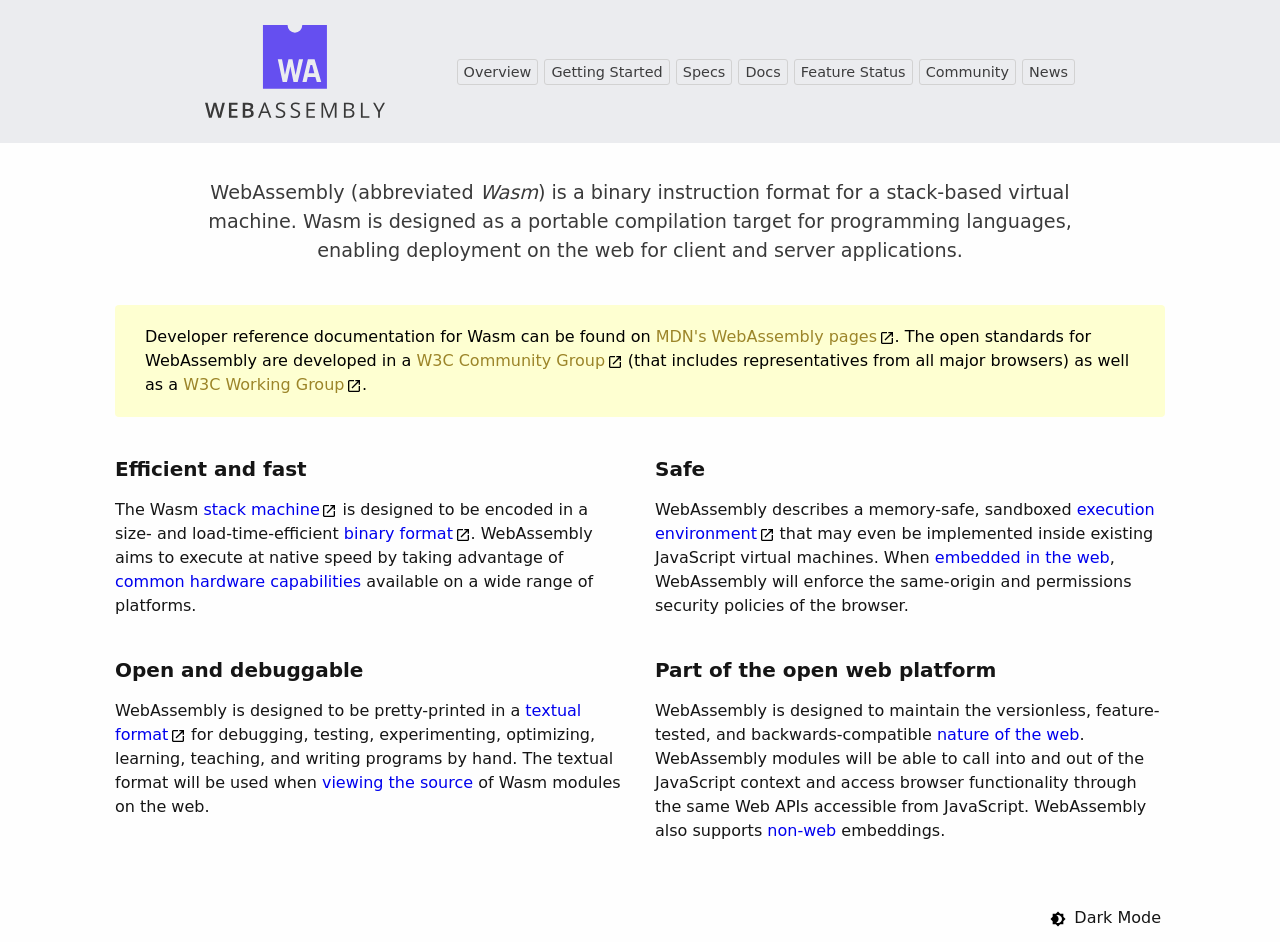
==== index.html @ 237b3d05 "deploy: b12fec496cde4f08068e85c165d43a51bda91637" ====
<!doctype html>
<html lang="en">
  <head>
    <meta charset="utf-8" />
    <meta
      name="viewport"
      content="width=device-width, minimum-scale=1.0, initial-scale=1.0, user-scalable=yes"
    />
    <meta property="og:title" content="WebAssembly" />
    <meta property="og:description" content="WebAssembly (abbreviated Wasm) is a binary instruction format for a stack-based virtual machine. Wasm is designed as a portable compilation target for programming languages, enabling deployment on the web for client and server applications." />
    <meta property="og:type" content="website" />
    <meta property="og:url" content="https://webassembly.org/" />
    <meta property="og:image" content="https://v1.screenshot.11ty.dev/https%3A%2F%2Fwebassembly.org%2F/opengraph/" />
    <title>WebAssembly</title>
    <link rel="stylesheet" type="text/css" href="/css/custom.css" />
    <noscript id="dark-mode-toggle-stylesheets">
      <link rel="stylesheet" type="text/css" href="/css/light.css" media="(prefers-color-scheme: light)" />
      <link rel="stylesheet" type="text/css" href="/css/dark.css" media="(prefers-color-scheme: dark)" />
      <meta name="color-scheme" content="light dark" />
    </noscript>
    
    <script src="/js/dark-mode-toggle-stylesheets-loader.min.js"></script>
    <script type="module" src="/js/dark-mode-toggle.min.mjs"></script>
    <script type="module" src="/js/wasm-compat.js"></script>
    <link rel="shortcut icon" href="/favicon.ico" type="image/x-icon" />
    <link rel="icon" href="/favicon.ico" type="image/x-icon" />
    <link rel="alternate" type="application/atom+xml" title="WebAssembly News" href="/feed.xml">
  </head>
  <body>
    <header class="page-section">
      <div class="container-narrow">
        <a class="site-logo" href="/" title="WebAssembly"></a>
        <nav class="site-nav">
          <a class="site-nav-item btn" href="/">Overview</a>
          <a class="site-nav-item btn" href="/getting-started/developers-guide/"
            >Getting Started</a
          >
          <a class="site-nav-item btn" href="/specs">Specs</a>
          <a class="site-nav-item btn" href="/docs/faq/">Docs</a>
          <a class="site-nav-item btn" href="/features/">Feature Status</a>
          <a class="site-nav-item btn" href="/community/resources/"
            >Community</a
          >
          <a class="site-nav-item btn" href="/news/"
            >News</a
          >
        </nav>
      </div>
    </header>
    
    <section class="page-section-spacious flush-bottom">
      <div class="container-narrow">
        <p class="lead">WebAssembly (abbreviated <i>Wasm</i>) is a binary instruction format for a stack-based virtual machine. Wasm is designed as a portable compilation target for programming languages, enabling deployment on the web for client and server applications.</p>
      </div>
    </section>
    

<section>
  <div class="container"><div class="flash flash-warn">
  Developer reference documentation for Wasm can be found on <a href="https://developer.mozilla.org/en-US/docs/WebAssembly">MDN's WebAssembly pages</a>.
  The open standards for WebAssembly are developed in a <a href="https://www.w3.org/community/webassembly/">W3C Community Group</a> (that includes representatives from all major browsers) as well as a <a href="https://www.w3.org/wasm/">W3C Working Group</a>.
</div>
<div class="row">
  <div class="bubble col-xs-12 col-md-6">
    <h3>Efficient and fast</h3>
    <p>The Wasm <a href="https://webassembly.github.io/spec/core/exec/index.html">stack machine</a> is designed to be encoded in a size- and load-time-efficient <a href="https://webassembly.github.io/spec/core/binary/index.html">binary format</a>. WebAssembly aims to execute at native speed by taking advantage of <a href="/docs/portability/#assumptions-for-efficient-execution">common hardware capabilities</a> available on a wide range of platforms.</p>
  </div>
  <div class="bubble col-xs-12 col-md-6">
    <h3>Safe</h3>
    <p>WebAssembly describes a memory-safe, sandboxed <a href="https://webassembly.github.io/spec/core/exec/index.html#linear-memory">execution environment</a> that may even be implemented inside existing JavaScript virtual machines. When <a href="/docs/web/">embedded in the web</a>, WebAssembly will enforce the same-origin and permissions security policies of the browser.</p>
  </div>
</div>
<div class="row">
  <div class="bubble col-xs-12 col-md-6">
    <h3>Open and debuggable</h3>
    <p>WebAssembly is designed to be pretty-printed in a <a href="https://webassembly.github.io/spec/core/text/index.html">textual format</a> for debugging, testing, experimenting, optimizing, learning, teaching, and writing programs by hand. The textual format will be used when <a href="/docs/faq/#will-webassembly-support-view-source-on-the-web">viewing the source</a> of Wasm modules on the web.</p>
  </div>
  <div class="bubble col-xs-12 col-md-6">
    <h3>Part of the open web platform</h3>
    <p>WebAssembly is designed to maintain the versionless, feature-tested, and backwards-compatible <a href="/docs/web/">nature of the web</a>. WebAssembly modules will be able to call into and out of the JavaScript context and access browser functionality through the same Web APIs accessible from JavaScript. WebAssembly also supports <a href="/docs/non-web/">non-web</a> embeddings.</p>
  </div>
</div>
</div>
</section>
  <footer class="container">
    <dark-mode-toggle dark="Light Mode" light="Dark Mode" permanent></dark-mode-toggle>
  </footer>
  </body>
</html>
---- css/custom.css ----
/*! normalize.css v1.1.3 | MIT License | git.io/normalize */
article,
aside,
details,
figcaption,
figure,
footer,
header,
hgroup,
main,
nav,
section,
summary {
  display: block;
}
audio,
canvas,
video {
  display: inline-block;
  *display: inline;
  *zoom: 1;
}
audio:not([controls]) {
  display: none;
  height: 0;
}
[hidden] {
  display: none !important;
}
html {
  font-size: 100%;
  -ms-text-size-adjust: 100%;
  -webkit-text-size-adjust: 100%;
}
html,
button,
input,
select,
textarea {
  font-family: sans-serif;
}
body {
  margin: 0;
}
a:focus {
  outline: thin dotted;
}
a:active,
a:hover {
  outline: 0;
}
h1 {
  font-size: 2em;
  margin: 0.67em 0;
}
h2 {
  font-size: 1.5em;
  margin: 0.83em 0;
}
h3 {
  font-size: 1.17em;
  margin: 1em 0;
}
h4 {
  font-size: 1em;
  margin: 1.33em 0;
}
h5 {
  font-size: 0.83em;
  margin: 1.67em 0;
}
h6 {
  font-size: 0.67em;
  margin: 2.33em 0;
}
abbr[title] {
  border-bottom: 1px dotted;
}
b,
strong {
  font-weight: bold;
}
blockquote {
  margin: 1em 40px;
}
dfn {
  font-style: italic;
}
hr {
  -moz-box-sizing: content-box;
  box-sizing: content-box;
  height: 0;
}
mark {
  background: #ff0;
  color: #000;
}
p,
pre {
  margin: 1em 0;
}
code,
kbd,
pre,
samp {
  font-family: monospace, serif;
  _font-family: 'courier new', monospace;
  font-size: 1em;
}
pre {
  white-space: pre;
  white-space: pre-wrap;
  word-wrap: break-word;
}
q {
  quotes: none;
}
q:before,
q:after {
  content: '';
  content: none;
}
small {
  font-size: 80%;
}
sub,
sup {
  font-size: 75%;
  line-height: 0;
  position: relative;
  vertical-align: baseline;
}
sup {
  top: -0.5em;
}
sub {
  bottom: -0.25em;
}
dl,
menu,
ol,
ul {
  margin: 1em 0;
}
dd {
  margin: 0 0 0 40px;
}
menu,
ol,
ul {
  padding: 0 0 0 40px;
}
nav ul,
nav ol {
  list-style: none;
  list-style-image: none;
}
img {
  border: 0;
  -ms-interpolation-mode: bicubic;
}
svg:not(:root) {
  overflow: hidden;
}
figure {
  margin: 0;
}
form {
  margin: 0;
}
fieldset {
  border: 1px solid silver;
  margin: 0 2px;
  padding: 0.35em 0.625em 0.75em;
}
legend {
  border: 0;
  padding: 0;
  white-space: normal;
  *margin-left: -7px;
}
button,
input,
select,
textarea {
  font-size: 100%;
  margin: 0;
  vertical-align: baseline;
  *vertical-align: middle;
}
button,
input {
  line-height: normal;
}
button,
select {
  text-transform: none;
}
button,
html input[type='button'],
input[type='reset'],
input[type='submit'] {
  -webkit-appearance: button;
  cursor: pointer;
  *overflow: visible;
}
button[disabled],
html input[disabled] {
  cursor: default;
}
input[type='checkbox'],
input[type='radio'] {
  box-sizing: border-box;
  padding: 0;
  *height: 13px;
  *width: 13px;
}
input[type='search'] {
  -webkit-appearance: textfield;
  -moz-box-sizing: content-box;
  -webkit-box-sizing: content-box;
  box-sizing: content-box;
}
input[type='search']::-webkit-search-cancel-button,
input[type='search']::-webkit-search-decoration {
  -webkit-appearance: none;
}
button::-moz-focus-inner,
input::-moz-focus-inner {
  border: 0;
  padding: 0;
}
textarea {
  overflow: auto;
  vertical-align: top;
}
table {
  border-collapse: collapse;
  border-spacing: 0;
}

/* WebAssembly.org CSS */

* {
  box-sizing: border-box;
}

body {
  font-family:
    system-ui,
    -apple-system,
    BlinkMacSystemFont,
    'Segoe UI',
    Roboto,
    Oxygen,
    Ubuntu,
    Cantarell,
    'Open Sans',
    'Helvetica Neue',
    sans-serif;
  line-height: 1.5;
  word-wrap: break-word;
}

a {
  text-decoration: none;
}

a:hover {
  text-decoration: underline;
}

a[href^='http']::after {
  content: '';
  display: inline-block;
  vertical-align: middle;
  width: 1rem;
  height: 1rem;
  margin-inline-start: 0.1rem;
  background-image: url(/css/external.svg);
}

nav a:hover {
  text-decoration: none;
}

.feed-icon {
  vertical-align: text-bottom;
  margin: 1px;
}

.feed-icon:hover {
  filter: brightness(0.9);
}

.container {
  margin-left: auto;
  margin-right: auto;
  padding-left: 15px;
  padding-right: 15px;
  max-width: 1080px;
}

.container::after {
  content: '';
  display: table;
  clear: both;
}

.container img,
.container video {
  max-width: 100%;
  height: auto;
}

@media (min-width: 544px) {
  .container {
    /* max-width:576px; */
  }
}

@media (min-width: 768px) {
  .container {
    /* max-width:800px; */
  }
}

@media (min-width: 992px) {
  .container {
    /* max-width:980px */
  }
}

@media (min-width: 1300px) {
  .container {
    /* max-width:1260px; */
  }
}

.container-fluid {
  margin-left: auto;
  margin-right: auto;
  padding-left: 15px;
  padding-right: 15px;
}

.container-fluid::after {
  content: '';
  display: table;
  clear: both;
}

.container-narrow {
  margin-left: auto;
  margin-right: auto;
  padding-left: 15px;
  padding-right: 15px;
  max-width: 900px;
}

.container-narrow::after {
  content: '';
  display: table;
  clear: both;
}

.container-wide {
  margin-left: auto;
  margin-right: auto;
  padding-left: 15px;
  padding-right: 15px;
  max-width: 1260px;
}

.container-wide::after {
  content: '';
  display: table;
  clear: both;
}

.row {
  margin-left: -15px;
  margin-right: -15px;
}

.row::after {
  content: '';
  display: table;
  clear: both;
}

.col-xs-1 {
  position: relative;
  min-height: 1px;
  padding-right: 15px;
  padding-left: 15px;
  float: left;
  width: 8.33333%;
}

.col-xs-2 {
  position: relative;
  min-height: 1px;
  padding-right: 15px;
  padding-left: 15px;
  float: left;
  width: 16.66667%;
}

.col-xs-3 {
  position: relative;
  min-height: 1px;
  padding-right: 15px;
  padding-left: 15px;
  float: left;
  width: 25%;
}

.col-xs-4 {
  position: relative;
  min-height: 1px;
  padding-right: 15px;
  padding-left: 15px;
  float: left;
  width: 33.33333%;
}

.col-xs-5 {
  position: relative;
  min-height: 1px;
  padding-right: 15px;
  padding-left: 15px;
  float: left;
  width: 41.66667%;
}

.col-xs-6 {
  position: relative;
  min-height: 1px;
  padding-right: 15px;
  padding-left: 15px;
  float: left;
  width: 50%;
}

.col-xs-7 {
  position: relative;
  min-height: 1px;
  padding-right: 15px;
  padding-left: 15px;
  float: left;
  width: 58.33333%;
}

.col-xs-8 {
  position: relative;
  min-height: 1px;
  padding-right: 15px;
  padding-left: 15px;
  float: left;
  width: 66.66667%;
}

.col-xs-9 {
  position: relative;
  min-height: 1px;
  padding-right: 15px;
  padding-left: 15px;
  float: left;
  width: 75%;
}

.col-xs-10 {
  position: relative;
  min-height: 1px;
  padding-right: 15px;
  padding-left: 15px;
  float: left;
  width: 83.33333%;
}

.col-xs-11 {
  position: relative;
  min-height: 1px;
  padding-right: 15px;
  padding-left: 15px;
  float: left;
  width: 91.66667%;
}

.col-xs-12 {
  position: relative;
  min-height: 1px;
  padding-right: 15px;
  padding-left: 15px;
  float: left;
  width: 100%;
}

.pull-xs-0 {
  right: auto;
}

.pull-xs-1 {
  right: 8.33333%;
}

.pull-xs-2 {
  right: 16.66667%;
}

.pull-xs-3 {
  right: 25%;
}

.pull-xs-4 {
  right: 33.33333%;
}

.pull-xs-5 {
  right: 41.66667%;
}

.pull-xs-6 {
  right: 50%;
}

.pull-xs-7 {
  right: 58.33333%;
}

.pull-xs-8 {
  right: 66.66667%;
}

.pull-xs-9 {
  right: 75%;
}

.pull-xs-10 {
  right: 83.33333%;
}

.pull-xs-11 {
  right: 91.66667%;
}

.pull-xs-12 {
  right: 100%;
}

.push-xs-0 {
  left: auto;
}

.push-xs-1 {
  left: 8.33333%;
}

.push-xs-2 {
  left: 16.66667%;
}

.push-xs-3 {
  left: 25%;
}

.push-xs-4 {
  left: 33.33333%;
}

.push-xs-5 {
  left: 41.66667%;
}

.push-xs-6 {
  left: 50%;
}

.push-xs-7 {
  left: 58.33333%;
}

.push-xs-8 {
  left: 66.66667%;
}

.push-xs-9 {
  left: 75%;
}

.push-xs-10 {
  left: 83.33333%;
}

.push-xs-11 {
  left: 91.66667%;
}

.push-xs-12 {
  left: 100%;
}

.offset-xs-1 {
  margin-left: 8.33333%;
}

.offset-xs-2 {
  margin-left: 16.66667%;
}

.offset-xs-3 {
  margin-left: 25%;
}

.offset-xs-4 {
  margin-left: 33.33333%;
}

.offset-xs-5 {
  margin-left: 41.66667%;
}

.offset-xs-6 {
  margin-left: 50%;
}

.offset-xs-7 {
  margin-left: 58.33333%;
}

.offset-xs-8 {
  margin-left: 66.66667%;
}

.offset-xs-9 {
  margin-left: 75%;
}

.offset-xs-10 {
  margin-left: 83.33333%;
}

.offset-xs-11 {
  margin-left: 91.66667%;
}

@media (min-width: 544px) {
  .col-sm-1 {
    position: relative;
    min-height: 1px;
    padding-right: 15px;
    padding-left: 15px;
    float: left;
    width: 8.33333%;
  }

  .col-sm-2 {
    position: relative;
    min-height: 1px;
    padding-right: 15px;
    padding-left: 15px;
    float: left;
    width: 16.66667%;
  }

  .col-sm-3 {
    position: relative;
    min-height: 1px;
    padding-right: 15px;
    padding-left: 15px;
    float: left;
    width: 25%;
  }

  .col-sm-4 {
    position: relative;
    min-height: 1px;
    padding-right: 15px;
    padding-left: 15px;
    float: left;
    width: 33.33333%;
  }

  .col-sm-5 {
    position: relative;
    min-height: 1px;
    padding-right: 15px;
    padding-left: 15px;
    float: left;
    width: 41.66667%;
  }

  .col-sm-6 {
    position: relative;
    min-height: 1px;
    padding-right: 15px;
    padding-left: 15px;
    float: left;
    width: 50%;
  }

  .col-sm-7 {
    position: relative;
    min-height: 1px;
    padding-right: 15px;
    padding-left: 15px;
    float: left;
    width: 58.33333%;
  }

  .col-sm-8 {
    position: relative;
    min-height: 1px;
    padding-right: 15px;
    padding-left: 15px;
    float: left;
    width: 66.66667%;
  }

  .col-sm-9 {
    position: relative;
    min-height: 1px;
    padding-right: 15px;
    padding-left: 15px;
    float: left;
    width: 75%;
  }

  .col-sm-10 {
    position: relative;
    min-height: 1px;
    padding-right: 15px;
    padding-left: 15px;
    float: left;
    width: 83.33333%;
  }

  .col-sm-11 {
    position: relative;
    min-height: 1px;
    padding-right: 15px;
    padding-left: 15px;
    float: left;
    width: 91.66667%;
  }

  .col-sm-12 {
    position: relative;
    min-height: 1px;
    padding-right: 15px;
    padding-left: 15px;
    float: left;
    width: 100%;
  }

  .pull-sm-0 {
    right: auto;
  }

  .pull-sm-1 {
    right: 8.33333%;
  }

  .pull-sm-2 {
    right: 16.66667%;
  }

  .pull-sm-3 {
    right: 25%;
  }

  .pull-sm-4 {
    right: 33.33333%;
  }

  .pull-sm-5 {
    right: 41.66667%;
  }

  .pull-sm-6 {
    right: 50%;
  }

  .pull-sm-7 {
    right: 58.33333%;
  }

  .pull-sm-8 {
    right: 66.66667%;
  }

  .pull-sm-9 {
    right: 75%;
  }

  .pull-sm-10 {
    right: 83.33333%;
  }

  .pull-sm-11 {
    right: 91.66667%;
  }

  .pull-sm-12 {
    right: 100%;
  }

  .push-sm-0 {
    left: auto;
  }

  .push-sm-1 {
    left: 8.33333%;
  }

  .push-sm-2 {
    left: 16.66667%;
  }

  .push-sm-3 {
    left: 25%;
  }

  .push-sm-4 {
    left: 33.33333%;
  }

  .push-sm-5 {
    left: 41.66667%;
  }

  .push-sm-6 {
    left: 50%;
  }

  .push-sm-7 {
    left: 58.33333%;
  }

  .push-sm-8 {
    left: 66.66667%;
  }

  .push-sm-9 {
    left: 75%;
  }

  .push-sm-10 {
    left: 83.33333%;
  }

  .push-sm-11 {
    left: 91.66667%;
  }

  .push-sm-12 {
    left: 100%;
  }

  .offset-sm-0 {
    margin-left: 0%;
  }

  .offset-sm-1 {
    margin-left: 8.33333%;
  }

  .offset-sm-2 {
    margin-left: 16.66667%;
  }

  .offset-sm-3 {
    margin-left: 25%;
  }

  .offset-sm-4 {
    margin-left: 33.33333%;
  }

  .offset-sm-5 {
    margin-left: 41.66667%;
  }

  .offset-sm-6 {
    margin-left: 50%;
  }

  .offset-sm-7 {
    margin-left: 58.33333%;
  }

  .offset-sm-8 {
    margin-left: 66.66667%;
  }

  .offset-sm-9 {
    margin-left: 75%;
  }

  .offset-sm-10 {
    margin-left: 83.33333%;
  }

  .offset-sm-11 {
    margin-left: 91.66667%;
  }
}

@media (min-width: 768px) {
  .col-md-1 {
    position: relative;
    min-height: 1px;
    padding-right: 15px;
    padding-left: 15px;
    float: left;
    width: 8.33333%;
  }

  .col-md-2 {
    position: relative;
    min-height: 1px;
    padding-right: 15px;
    padding-left: 15px;
    float: left;
    width: 16.66667%;
  }

  .col-md-3 {
    position: relative;
    min-height: 1px;
    padding-right: 15px;
    padding-left: 15px;
    float: left;
    width: 25%;
  }

  .col-md-4 {
    position: relative;
    min-height: 1px;
    padding-right: 15px;
    padding-left: 15px;
    float: left;
    width: 33.33333%;
  }

  .col-md-5 {
    position: relative;
    min-height: 1px;
    padding-right: 15px;
    padding-left: 15px;
    float: left;
    width: 41.66667%;
  }

  .col-md-6 {
    position: relative;
    min-height: 1px;
    padding-right: 15px;
    padding-left: 15px;
    float: left;
    width: 50%;
  }

  .col-md-7 {
    position: relative;
    min-height: 1px;
    padding-right: 15px;
    padding-left: 15px;
    float: left;
    width: 58.33333%;
  }

  .col-md-8 {
    position: relative;
    min-height: 1px;
    padding-right: 15px;
    padding-left: 15px;
    float: left;
    width: 66.66667%;
  }

  .col-md-9 {
    position: relative;
    min-height: 1px;
    padding-right: 15px;
    padding-left: 15px;
    float: left;
    width: 75%;
  }

  .col-md-10 {
    position: relative;
    min-height: 1px;
    padding-right: 15px;
    padding-left: 15px;
    float: left;
    width: 83.33333%;
  }

  .col-md-11 {
    position: relative;
    min-height: 1px;
    padding-right: 15px;
    padding-left: 15px;
    float: left;
    width: 91.66667%;
  }

  .col-md-12 {
    position: relative;
    min-height: 1px;
    padding-right: 15px;
    padding-left: 15px;
    float: left;
    width: 100%;
  }

  .pull-md-0 {
    right: auto;
  }

  .pull-md-1 {
    right: 8.33333%;
  }

  .pull-md-2 {
    right: 16.66667%;
  }

  .pull-md-3 {
    right: 25%;
  }

  .pull-md-4 {
    right: 33.33333%;
  }

  .pull-md-5 {
    right: 41.66667%;
  }

  .pull-md-6 {
    right: 50%;
  }

  .pull-md-7 {
    right: 58.33333%;
  }

  .pull-md-8 {
    right: 66.66667%;
  }

  .pull-md-9 {
    right: 75%;
  }

  .pull-md-10 {
    right: 83.33333%;
  }

  .pull-md-11 {
    right: 91.66667%;
  }

  .pull-md-12 {
    right: 100%;
  }

  .push-md-0 {
    left: auto;
  }

  .push-md-1 {
    left: 8.33333%;
  }

  .push-md-2 {
    left: 16.66667%;
  }

  .push-md-3 {
    left: 25%;
  }

  .push-md-4 {
    left: 33.33333%;
  }

  .push-md-5 {
    left: 41.66667%;
  }

  .push-md-6 {
    left: 50%;
  }

  .push-md-7 {
    left: 58.33333%;
  }

  .push-md-8 {
    left: 66.66667%;
  }

  .push-md-9 {
    left: 75%;
  }

  .push-md-10 {
    left: 83.33333%;
  }

  .push-md-11 {
    left: 91.66667%;
  }

  .push-md-12 {
    left: 100%;
  }

  .offset-md-0 {
    margin-left: 0%;
  }

  .offset-md-1 {
    margin-left: 8.33333%;
  }

  .offset-md-2 {
    margin-left: 16.66667%;
  }

  .offset-md-3 {
    margin-left: 25%;
  }

  .offset-md-4 {
    margin-left: 33.33333%;
  }

  .offset-md-5 {
    margin-left: 41.66667%;
  }

  .offset-md-6 {
    margin-left: 50%;
  }

  .offset-md-7 {
    margin-left: 58.33333%;
  }

  .offset-md-8 {
    margin-left: 66.66667%;
  }

  .offset-md-9 {
    margin-left: 75%;
  }

  .offset-md-10 {
    margin-left: 83.33333%;
  }

  .offset-md-11 {
    margin-left: 91.66667%;
  }
}

@media (min-width: 992px) {
  .col-lg-1 {
    position: relative;
    min-height: 1px;
    padding-right: 15px;
    padding-left: 15px;
    float: left;
    width: 8.33333%;
  }

  .col-lg-2 {
    position: relative;
    min-height: 1px;
    padding-right: 15px;
    padding-left: 15px;
    float: left;
    width: 16.66667%;
  }

  .col-lg-3 {
    position: relative;
    min-height: 1px;
    padding-right: 15px;
    padding-left: 15px;
    float: left;
    width: 25%;
  }

  .col-lg-4 {
    position: relative;
    min-height: 1px;
    padding-right: 15px;
    padding-left: 15px;
    float: left;
    width: 33.33333%;
  }

  .col-lg-5 {
    position: relative;
    min-height: 1px;
    padding-right: 15px;
    padding-left: 15px;
    float: left;
    width: 41.66667%;
  }

  .col-lg-6 {
    position: relative;
    min-height: 1px;
    padding-right: 15px;
    padding-left: 15px;
    float: left;
    width: 50%;
  }

  .col-lg-7 {
    position: relative;
    min-height: 1px;
    padding-right: 15px;
    padding-left: 15px;
    float: left;
    width: 58.33333%;
  }

  .col-lg-8 {
    position: relative;
    min-height: 1px;
    padding-right: 15px;
    padding-left: 15px;
    float: left;
    width: 66.66667%;
  }

  .col-lg-9 {
    position: relative;
    min-height: 1px;
    padding-right: 15px;
    padding-left: 15px;
    float: left;
    width: 75%;
  }

  .col-lg-10 {
    position: relative;
    min-height: 1px;
    padding-right: 15px;
    padding-left: 15px;
    float: left;
    width: 83.33333%;
  }

  .col-lg-11 {
    position: relative;
    min-height: 1px;
    padding-right: 15px;
    padding-left: 15px;
    float: left;
    width: 91.66667%;
  }

  .col-lg-12 {
    position: relative;
    min-height: 1px;
    padding-right: 15px;
    padding-left: 15px;
    float: left;
    width: 100%;
  }

  .pull-lg-0 {
    right: auto;
  }

  .pull-lg-1 {
    right: 8.33333%;
  }

  .pull-lg-2 {
    right: 16.66667%;
  }

  .pull-lg-3 {
    right: 25%;
  }

  .pull-lg-4 {
    right: 33.33333%;
  }

  .pull-lg-5 {
    right: 41.66667%;
  }

  .pull-lg-6 {
    right: 50%;
  }

  .pull-lg-7 {
    right: 58.33333%;
  }

  .pull-lg-8 {
    right: 66.66667%;
  }

  .pull-lg-9 {
    right: 75%;
  }

  .pull-lg-10 {
    right: 83.33333%;
  }

  .pull-lg-11 {
    right: 91.66667%;
  }

  .pull-lg-12 {
    right: 100%;
  }

  .push-lg-0 {
    left: auto;
  }

  .push-lg-1 {
    left: 8.33333%;
  }

  .push-lg-2 {
    left: 16.66667%;
  }

  .push-lg-3 {
    left: 25%;
  }

  .push-lg-4 {
    left: 33.33333%;
  }

  .push-lg-5 {
    left: 41.66667%;
  }

  .push-lg-6 {
    left: 50%;
  }

  .push-lg-7 {
    left: 58.33333%;
  }

  .push-lg-8 {
    left: 66.66667%;
  }

  .push-lg-9 {
    left: 75%;
  }

  .push-lg-10 {
    left: 83.33333%;
  }

  .push-lg-11 {
    left: 91.66667%;
  }

  .push-lg-12 {
    left: 100%;
  }

  .offset-lg-0 {
    margin-left: 0%;
  }

  .offset-lg-1 {
    margin-left: 8.33333%;
  }

  .offset-lg-2 {
    margin-left: 16.66667%;
  }

  .offset-lg-3 {
    margin-left: 25%;
  }

  .offset-lg-4 {
    margin-left: 33.33333%;
  }

  .offset-lg-5 {
    margin-left: 41.66667%;
  }

  .offset-lg-6 {
    margin-left: 50%;
  }

  .offset-lg-7 {
    margin-left: 58.33333%;
  }

  .offset-lg-8 {
    margin-left: 66.66667%;
  }

  .offset-lg-9 {
    margin-left: 75%;
  }

  .offset-lg-10 {
    margin-left: 83.33333%;
  }

  .offset-lg-11 {
    margin-left: 91.66667%;
  }
}

@media (min-width: 1300px) {
  .col-xl-1 {
    position: relative;
    min-height: 1px;
    padding-right: 15px;
    padding-left: 15px;
    float: left;
    width: 8.33333%;
  }

  .col-xl-2 {
    position: relative;
    min-height: 1px;
    padding-right: 15px;
    padding-left: 15px;
    float: left;
    width: 16.66667%;
  }

  .col-xl-3 {
    position: relative;
    min-height: 1px;
    padding-right: 15px;
    padding-left: 15px;
    float: left;
    width: 25%;
  }

  .col-xl-4 {
    position: relative;
    min-height: 1px;
    padding-right: 15px;
    padding-left: 15px;
    float: left;
    width: 33.33333%;
  }

  .col-xl-5 {
    position: relative;
    min-height: 1px;
    padding-right: 15px;
    padding-left: 15px;
    float: left;
    width: 41.66667%;
  }

  .col-xl-6 {
    position: relative;
    min-height: 1px;
    padding-right: 15px;
    padding-left: 15px;
    float: left;
    width: 50%;
  }

  .col-xl-7 {
    position: relative;
    min-height: 1px;
    padding-right: 15px;
    padding-left: 15px;
    float: left;
    width: 58.33333%;
  }

  .col-xl-8 {
    position: relative;
    min-height: 1px;
    padding-right: 15px;
    padding-left: 15px;
    float: left;
    width: 66.66667%;
  }

  .col-xl-9 {
    position: relative;
    min-height: 1px;
    padding-right: 15px;
    padding-left: 15px;
    float: left;
    width: 75%;
  }

  .col-xl-10 {
    position: relative;
    min-height: 1px;
    padding-right: 15px;
    padding-left: 15px;
    float: left;
    width: 83.33333%;
  }

  .col-xl-11 {
    position: relative;
    min-height: 1px;
    padding-right: 15px;
    padding-left: 15px;
    float: left;
    width: 91.66667%;
  }

  .col-xl-12 {
    position: relative;
    min-height: 1px;
    padding-right: 15px;
    padding-left: 15px;
    float: left;
    width: 100%;
  }

  .pull-xl-0 {
    right: auto;
  }

  .pull-xl-1 {
    right: 8.33333%;
  }

  .pull-xl-2 {
    right: 16.66667%;
  }

  .pull-xl-3 {
    right: 25%;
  }

  .pull-xl-4 {
    right: 33.33333%;
  }

  .pull-xl-5 {
    right: 41.66667%;
  }

  .pull-xl-6 {
    right: 50%;
  }

  .pull-xl-7 {
    right: 58.33333%;
  }

  .pull-xl-8 {
    right: 66.66667%;
  }

  .pull-xl-9 {
    right: 75%;
  }

  .pull-xl-10 {
    right: 83.33333%;
  }

  .pull-xl-11 {
    right: 91.66667%;
  }

  .pull-xl-12 {
    right: 100%;
  }

  .push-xl-0 {
    left: auto;
  }

  .push-xl-1 {
    left: 8.33333%;
  }

  .push-xl-2 {
    left: 16.66667%;
  }

  .push-xl-3 {
    left: 25%;
  }

  .push-xl-4 {
    left: 33.33333%;
  }

  .push-xl-5 {
    left: 41.66667%;
  }

  .push-xl-6 {
    left: 50%;
  }

  .push-xl-7 {
    left: 58.33333%;
  }

  .push-xl-8 {
    left: 66.66667%;
  }

  .push-xl-9 {
    left: 75%;
  }

  .push-xl-10 {
    left: 83.33333%;
  }

  .push-xl-11 {
    left: 91.66667%;
  }

  .push-xl-12 {
    left: 100%;
  }

  .offset-xl-0 {
    margin-left: 0%;
  }

  .offset-xl-1 {
    margin-left: 8.33333%;
  }

  .offset-xl-2 {
    margin-left: 16.66667%;
  }

  .offset-xl-3 {
    margin-left: 25%;
  }

  .offset-xl-4 {
    margin-left: 33.33333%;
  }

  .offset-xl-5 {
    margin-left: 41.66667%;
  }

  .offset-xl-6 {
    margin-left: 50%;
  }

  .offset-xl-7 {
    margin-left: 58.33333%;
  }

  .offset-xl-8 {
    margin-left: 66.66667%;
  }

  .offset-xl-9 {
    margin-left: 75%;
  }

  .offset-xl-10 {
    margin-left: 83.33333%;
  }

  .offset-xl-11 {
    margin-left: 91.66667%;
  }
}

.col-pop {
  float: right;
}

header {
  text-align: center;
}

@media (min-width: 900px) {
  header {
    text-align: left;
  }
}

@media (min-width: 900px) {
  .site-nav {
    margin-top: 35px;
  }
}

@media (max-width: 420px) {
  .site-nav {
    margin-left: -10px;
    margin-right: -10px;
  }
}

@media (min-width: 900px) {
  .site-nav {
    float: right;
    vertical-align: middle;
  }
}

.btn {
  color: #3d3d3e;
  text-decoration: none;
  display: inline-block;
  border: 1px solid #d2d2d2;
  border-radius: 3px;
  padding: 6px 12px;
  font-size: 0.9em;
  line-height: 20px;
  cursor: pointer;
  -webkit-user-select: none;
  -moz-user-select: none;
  -ms-user-select: none;
  user-select: none;
  -webkit-appearance: none;
  margin-bottom: 6px;
}

.btn:hover {
  background: #e6e6e6;
}

.btn + .btn {
  margin-left: 6px;
}

.btn.site-nav-item {
  padding: 2px 6px;
}

.btn.site-nav-item + .btn.site-nav-item {
  margin-left: 1px;
}

.btn.btn-primary {
  background-color: #48b96c;
  border: 1px solid #48b96c;
  border: none;
  color: #fff;
}

.btn.btn-primary:hover {
  color: #81f7a6;
}

.btn.btn-info {
  background-color: #6797e2;
  border: 1px solid #6797e2;
  border: none;
  color: #fff;
}

.btn.btn-info:hover {
  color: #bfd7ff;
}

.btn.btn-primary:disabled,
.btn.btn-primary:disabled:hover,
.btn.btn-primary.disabled,
.btn.btn-primary.disabled:hover {
  background-color: #a1e6b7;
  border: 1px solid #a1e6b7;
  color: #fff;
}

.btn:disabled,
.btn:disabled:hover,
.btn.disabled,
.btn.disabled:hover {
  cursor: default;
  color: #adadad;
  background-color: #d2d2d2;
  border: 1px solid #d2d2d2;
  border: none;
}

.btn-comment {
  padding: 6px 12px;
  font-size: 0.9em;
  color: #f44336;
}

.btn-comment a {
  text-decoration: underline;
}

.btn-comment.btn-comment-error,
.btn-comment.btn-comment-error a {
  color: #f44336;
}

.btn-block {
  margin-bottom: 1em;
}

.hide-btn-block {
  display: none;
}

.noclick {
  pointer-events: none;
}

.side-nav-item {
  display: list-item;
  list-style-type: none;
  text-decoration: none;
  color: CanvasText;
  font-size: 1em;
  border-bottom: 1px solid #d2d2d2;
  padding-top: 5px;
  padding-bottom: 5px;
  transition: transform 0.5s ease;
}

.side-nav-item:hover {
  transform: translateX(5px);
}

.side-title {
  text-transform: uppercase;
  letter-spacing: 1px;
  font-size: 1em;
  font-weight: normal;
}

.site-logo h1 {
  text-transform: uppercase;
  letter-spacing: 1px;
  font-size: 1.25em;
  margin: 0px;
  font-weight: normal;
}

.site-logo {
  background-image: url('webassembly.svg');
  background-size: 100%;
  background-repeat: no-repeat;
  background-position: center;
  width: 180px;
  height: 95px;
  float: left;
  margin-top: 0px;
}
@media (max-width: 420px) {
  .site-logo {
    width: 100%;
    background-size: 50%;
    margin-bottom: 5%;
  }
}
.page-section,
section,
header,
footer {
  padding: 12px;
}

footer {
  text-align: right;
}

.page-section.flush-bottom,
section.flush-bottom,
header.flush-bottom {
  padding-bottom: 0px;
}

@media (min-width: 900px) {
  .page-section,
  section,
  header {
    padding: 24px;
  }
}

.page-section.banner-update,
section.banner-update {
  padding: 12px;
}

.page-section .container > *:first-child,
.page-section .container-narrow > *:first-child,
section .container > *:first-child,
section .container-narrow > *:first-child,
header .container > *:first-child,
header .container-narrow > *:first-child {
  margin-top: 0;
}

.page-section-spacious {
  padding: 24px;
}

.page-section-spacious.flush-bottom {
  padding-bottom: 0px;
}

@media (max-width: 420px) {
  .page-section-spacious {
    padding: 24px 12px;
  }
}

@media (min-width: 900px) {
  .page-section-spacious {
    padding: 36px;
  }
}

.page-section hr,
section hr,
header hr {
  margin: 24px 0;
}

@media (min-width: 768px) {
  .page-section hr,
  section hr,
  header hr {
    margin: 36px 0;
  }
}

@media (min-width: 992px) {
  .page-section hr,
  section hr,
  header hr {
    margin: 48px 0;
  }
}

@media (min-width: 1300px) {
  .page-section hr,
  section hr,
  header hr {
    margin: 72px 0;
  }
}

header {
  background-color: #ebecef;
}

.banner-update {
  background-color: #bfd9cc;
  color: #030266;
}

.banner-update a {
  color: #026635;
  text-decoration: none;
}

.banner-update a:hover {
  text-decoration: underline;
}

.flash {
  padding: 20px 30px;
  border-radius: 4px;
  margin-bottom: 16px;
}

.flash a {
  text-decoration: none;
}

.flash a:hover {
  text-decoration: underline;
}

.flash.flash-error {
  background-color: #ffcdd2;
}

.flash.flash-error a {
  color: #f44336;
}

.lead {
  font-size: 1.2em;
  font-weight: 300;
  text-align: center;
}

/* Syntax highlighting */
.highlight {
  background: #fff;
  color: #929292;
}

.highlight .hll {
  background-color: #efefef;
}

.highlight .c {
  color: #929292;
}

.highlight .err {
  background: #c82829;
  color: #fff;
}

.highlight .k {
  color: #8959a8;
}

.highlight .l {
  color: #f5871f;
}

.highlight .n {
  color: #929292;
}

.highlight .o {
  color: #545454;
}

.highlight .p {
  color: #929292;
}

.highlight .cm {
  color: #929292;
}

.highlight .cp {
  color: #929292;
}

.highlight .c1 {
  color: #929292;
}

.highlight .cs {
  color: #929292;
}

.highlight .cd {
  color: #929292;
}

.highlight .gd {
  color: #c82829;
}

.highlight .ge {
  font-style: italic;
}

.highlight .gh {
  color: #545454;
  font-weight: bold;
}

.highlight .gi {
  color: #718c00;
}

.highlight .gp {
  color: #718c00;
  font-weight: bold;
}

.highlight .gs {
  font-weight: bold;
}

.highlight .gu {
  color: #3e999f;
  font-weight: bold;
}

.highlight .kc {
  color: #8959a8;
}

.highlight .kd {
  color: #8959a8;
}

.highlight .kn {
  color: #3e999f;
}

.highlight .kp {
  color: #4271ae;
}

.highlight .kr {
  color: #8959a8;
}

.highlight .kt {
  color: #eab700;
}

.highlight .ld {
  color: #718c00;
}

.highlight .m {
  color: #f5871f;
}

.highlight .s {
  color: #718c00;
}

.highlight .na {
  color: #4271ae;
}

.highlight .nb {
  color: #4271ae;
}

.highlight .nc {
  color: #eab700;
}

.highlight .no {
  color: #eab700;
}

.highlight .nd {
  color: #3e999f;
}

.highlight .ni {
  color: #545454;
}

.highlight .ne {
  color: #c82829;
}

.highlight .nf {
  color: #4271ae;
}

.highlight .nl {
  color: #545454;
}

.highlight .nn {
  color: #eab700;
}

.highlight .nx {
  color: #4271ae;
}

.highlight .py {
  color: #545454;
}

.highlight .nt {
  color: #3e999f;
}

.highlight .nv {
  color: #c82829;
}

.highlight .ow {
  color: #3e999f;
}

.highlight .w {
  color: #545454;
}

.highlight .mf {
  color: #f5871f;
}

.highlight .mh {
  color: #f5871f;
}

.highlight .mi {
  color: #f5871f;
}

.highlight .mo {
  color: #f5871f;
}

.highlight .sb {
  color: #718c00;
}

.highlight .sc {
  color: #545454;
}

.highlight .sd {
  color: #929292;
}

.highlight .s2 {
  color: #718c00;
}

.highlight .se {
  color: #f5871f;
}

.highlight .sh {
  color: #718c00;
}

.highlight .si {
  color: #f5871f;
}

.highlight .sx {
  color: #718c00;
}

.highlight .sr {
  color: #718c00;
}

.highlight .s1 {
  color: #718c00;
}

.highlight .ss {
  color: #718c00;
}

.highlight .bp {
  color: #545454;
}

.highlight .vc {
  color: #c82829;
}

.highlight .vg {
  color: #c82829;
}

.highlight .vi {
  color: #c82829;
}

.highlight .il {
  color: #f5871f;
}

/* replace w github */

table {
  border-spacing: 0;
  border-collapse: collapse;
}

td,
th {
  padding: 0;
}

ul,
ol {
  padding-left: 0;
  margin-top: 0;
  margin-bottom: 0;
}

ol ol,
ul ol {
  list-style-type: lower-roman;
}

ul ul ol,
ul ol ol,
ol ul ol,
ol ol ol {
  list-style-type: lower-alpha;
}

code {
  font-family:
    ui-monospace, Consolas, 'Liberation Mono', Menlo, Courier, monospace;
  font-size: 1em;
}

pre {
  margin-top: 0;
  margin-bottom: 0;
  font-size: 1em;
  font-family:
    ui-monospace, Consolas, 'Liberation Mono', Menlo, Courier, monospace;
}

.octicon {
  vertical-align: text-bottom;
}

input {
  -webkit-font-feature-settings: liga 0;
  font-feature-settings: liga 0;
}

.anchor {
  float: left;
  padding-right: 4px;
  margin-left: -20px;
  line-height: 1;
}

.anchor:focus {
  outline: none;
}

p,
blockquote,
ul,
ol,
dl,
table,
pre {
  margin-top: 0;
  margin-bottom: 16px;
}

blockquote {
  padding: 0 1em;
  border-left: 0.25em solid #ddd;
}

blockquote > :first-child {
  margin-top: 0;
}

blockquote > :last-child {
  margin-bottom: 0;
}

h1,
h2,
h3,
h4,
h5,
h6 {
  margin-top: 24px;
  margin-bottom: 16px;
  font-weight: 600;
  line-height: 1.25;
}

h1 {
  font-size: 2em;
}

h2 {
  font-size: 1.5em;
}

h3 {
  font-size: 1.25em;
}

h4 {
  font-size: 1em;
}

h5 {
  font-size: 0.875em;
}

h6 {
  font-size: 0.85em;
}

ul,
ol {
  padding-left: 2em;
}

ul ul,
ul ol,
ol ol,
ol ul {
  margin-top: 0;
  margin-bottom: 0;
}

li > p {
  margin-top: 16px;
}

li + li {
  margin-top: 0.25em;
}

dl {
  padding: 0;
}

dl dt {
  padding: 0;
  margin-top: 16px;
  font-size: 1em;
  font-style: italic;
  font-weight: bold;
}

dl dd {
  padding: 0 16px;
  margin-bottom: 16px;
}

table {
  width: 100%;
  overflow: auto;
}

table tr:nth-child(2n + 1) {
  background-color: Canvas;
}

table th {
  font-weight: bold;
}

table th,
table td {
  padding: 6px 10px;
}

code {
  padding: 0;
  padding-top: 0.2em;
  padding-bottom: 0.2em;
  margin: 0;
  font-size: 0.85em;
  background-color: rgba(0, 0, 0, 0.04);
  border-radius: 3px;
}

code::before,
code::after {
  letter-spacing: -0.2em;
  content: '\00a0';
}

pre {
  word-wrap: normal;
}

pre > code {
  padding: 0;
  margin: 0;
  font-size: 100%;
  word-break: normal;
  white-space: pre;
  background: transparent;
  border: 0;
}

pre {
  padding: 16px;
  overflow: auto;
  font-size: 0.85em;
  line-height: 1.45;
  background-color: #f7f7f7;
  border-radius: 3px;
}

pre code {
  display: inline;
  max-width: auto;
  padding: 0;
  margin: 0;
  overflow: visible;
  line-height: inherit;
  word-wrap: normal;
  background-color: transparent;
  border: 0;
}

pre code::before,
pre code::after {
  content: normal;
}

.visually-hidden {
  /* Visually hidden */
  position: absolute;
  width: 1px;
  height: 1px;
  padding: 0;
  border: none;
  white-space: nowrap;
  overflow: hidden;
  clip: rect(0, 0, 0, 0);
}

dark-mode-toggle {
  --dark-mode-toggle-light-icon: url(/images/moon.svg);
  --dark-mode-toggle-dark-icon: url(/images/sun.svg);
  --dark-mode-toggle-color: var(--main-and-footer-link-color);
  --dark-mode-toggle-icon-filter: invert(80%);
  position: relative;
  top: 0.4rem;
}
---- css/light.css ----
:root {
  color-scheme: light;

  --color-fg: #151515;
  --color-bg: #fefefe;
  --color-bg-highlight: rgb(0 0 0 / 5%);
  --color-bg-secondary: rgb(0 0 0 / 1.25%);
  --color-link: #1751a7;
  --color-link-visited: #5817a7;
  --color-border: rgb(0 0 0 / 15%);
  --color-border-primary: #7facec;

  color: var(--color-fg);
  background-color: var(--color-bg);
}

.flash.flash-warn {
  color: #000;
  background-color: #feffd1;
}

.flash.flash-warn a {
  color: #9c8529;
}

.lead {
  color: #3a3a3a;
}

blockquote {
  color: #777;
}

h6 {
  color: #777;
}

#feature-table .top-corner {
  border-top: none !important;
}
---- css/dark.css ----
:root {
  color-scheme: dark;

  --color-fg: #e5e5e5;
  --color-bg: #1e1e1e;
  --color-bg-highlight: rgb(255 255 255 / 4%);
  --color-bg-secondary: #202020;
  --color-link: #7cb1e2;
  --color-link-visited: #ab8fee;
  --color-border: #404549;
  --color-border-primary: #2a4872;

  color: var(--color-fg);
  background-color: var(--color-bg);
}

.invert-in-dark-theme,
:not(.flash) > a[href^='http']::after {
  filter: invert(0.8);
}

.flash.flash-warn {
  color: var(--color-fg);
  background-color: #555;
}

.flash.flash-warn a {
  color: #f2db81;
}

::after {
  filter: invert(1) brightness(0.8);
}

.lead {
  color: #c7c7c7;
}

blockquote {
  color: #c7c7c7;
}

h6 {
  color: #c7c7c7;
}

.text-secondary {
  color: rgb(255 255 255 / 75%);
}

#feature-table table {
  --color-bg: #202020;
  --color-status-dim: #444c50;
  background-color: var(--color-bg);
}

#feature-table :is(.cell, .details-status) > * {
  filter: brightness(2);
}

#feature-table :is(th, .cell) {
  border-left: none;
}

.status-yes {
  color: #305934;
  fill: #3d4e3e;
}

.status-no {
  color: #785562;
}

.status-experimental {
  color: #3e5997;
  fill: #3f63b7;
}
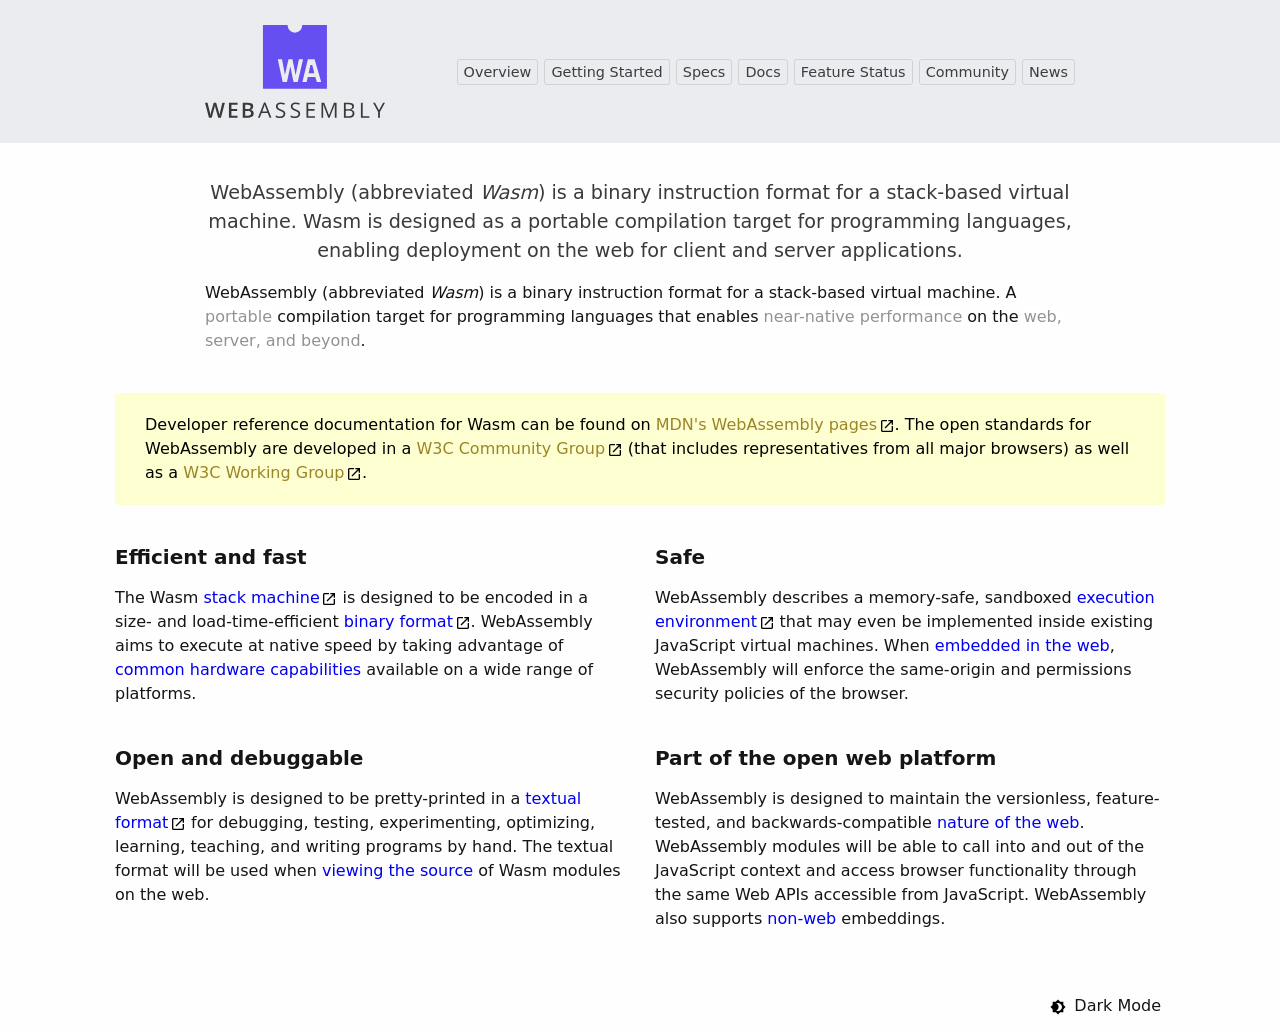
==== commit ecde3591: "deploy: e6eb9fc279163a3ee1b48d633e38f439a1f0ebc5" ====
--- a/index.html
+++ b/index.html
@@ -50,7 +50,8 @@
     
     <section class="page-section-spacious flush-bottom">
       <div class="container-narrow">
-        <p class="lead">WebAssembly (abbreviated <i>Wasm</i>) is a binary instruction format for a stack-based virtual machine. Wasm is designed as a portable compilation target for programming languages, enabling deployment on the web for client and server applications.</p>
+        <p class="lead">WebAssembly (abbreviated <i>Wasm</i>) is a binary instruction format for a stack-based virtual machine. Wasm is designed as a portable compilation target for programming languages, enabling deployment on the web for client and server applications.
+<p class="hero-sub reveal rd1"> WebAssembly (abbreviated <i>Wasm</i>) is a binary instruction format for a stack-based virtual machine. A <span class="highlight">portable</span> compilation target for programming languages that enables <span class="highlight">near-native performance</span> on the <span class="highlight">web, server, and beyond</span>. </p></p>
       </div>
     </section>
     
@@ -69,8 +70,6 @@
     <h3>Safe</h3>
     <p>WebAssembly describes a memory-safe, sandboxed <a href="https://webassembly.github.io/spec/core/exec/index.html#linear-memory">execution environment</a> that may even be implemented inside existing JavaScript virtual machines. When <a href="/docs/web/">embedded in the web</a>, WebAssembly will enforce the same-origin and permissions security policies of the browser.</p>
   </div>
-</div>
-<div class="row">
   <div class="bubble col-xs-12 col-md-6">
     <h3>Open and debuggable</h3>
     <p>WebAssembly is designed to be pretty-printed in a <a href="https://webassembly.github.io/spec/core/text/index.html">textual format</a> for debugging, testing, experimenting, optimizing, learning, teaching, and writing programs by hand. The textual format will be used when <a href="/docs/faq/#will-webassembly-support-view-source-on-the-web">viewing the source</a> of Wasm modules on the web.</p>
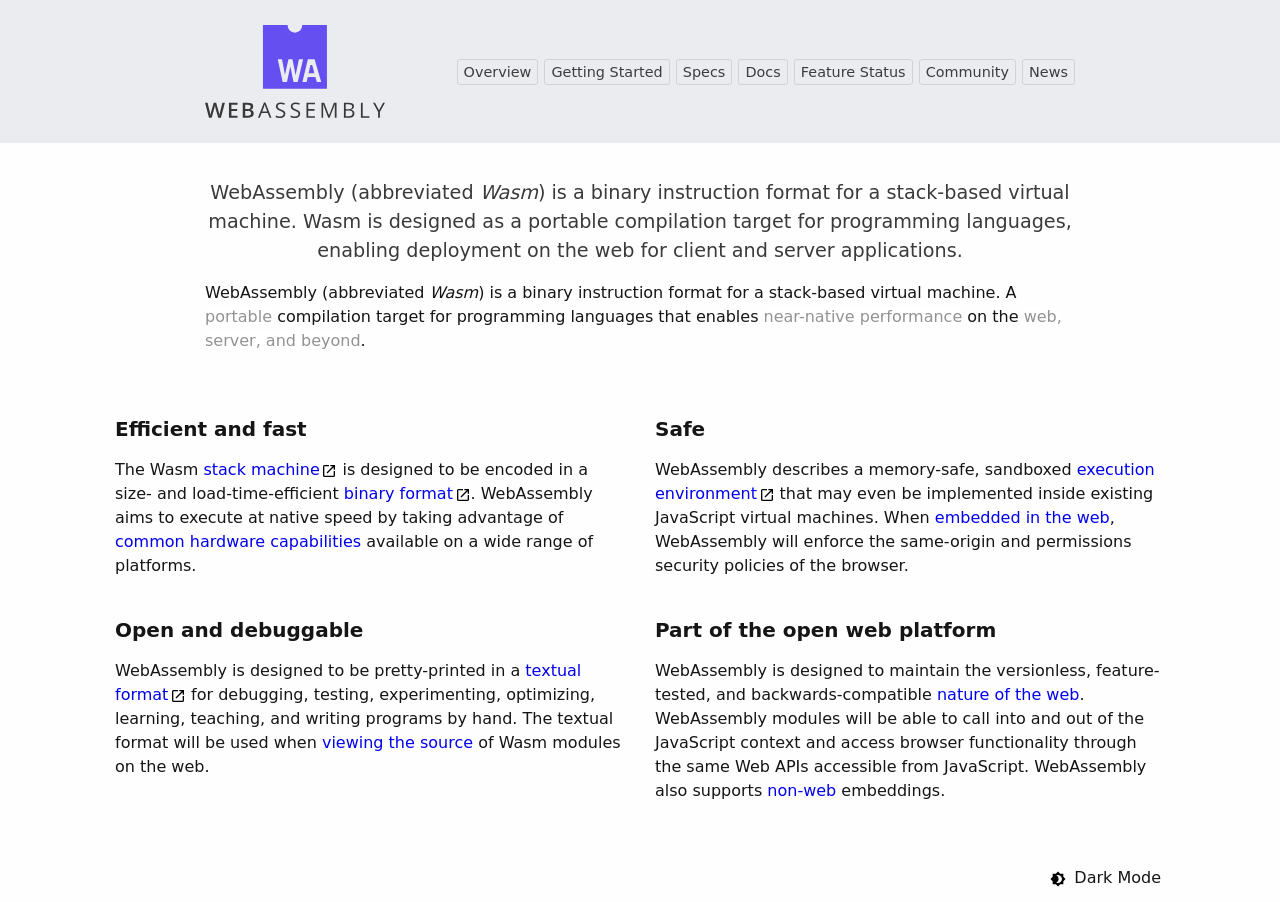
==== commit cd5779d4: "deploy: 708fe36d10839e83749be3601cc63e211c2e94a2" ====
--- a/index.html
+++ b/index.html
@@ -57,11 +57,7 @@
     
 
 <section>
-  <div class="container"><div class="flash flash-warn">
-  Developer reference documentation for Wasm can be found on <a href="https://developer.mozilla.org/en-US/docs/WebAssembly">MDN's WebAssembly pages</a>.
-  The open standards for WebAssembly are developed in a <a href="https://www.w3.org/community/webassembly/">W3C Community Group</a> (that includes representatives from all major browsers) as well as a <a href="https://www.w3.org/wasm/">W3C Working Group</a>.
-</div>
-<div class="row">
+  <div class="container"><div class="row">
   <div class="bubble col-xs-12 col-md-6">
     <h3>Efficient and fast</h3>
     <p>The Wasm <a href="https://webassembly.github.io/spec/core/exec/index.html">stack machine</a> is designed to be encoded in a size- and load-time-efficient <a href="https://webassembly.github.io/spec/core/binary/index.html">binary format</a>. WebAssembly aims to execute at native speed by taking advantage of <a href="/docs/portability/#assumptions-for-efficient-execution">common hardware capabilities</a> available on a wide range of platforms.</p>
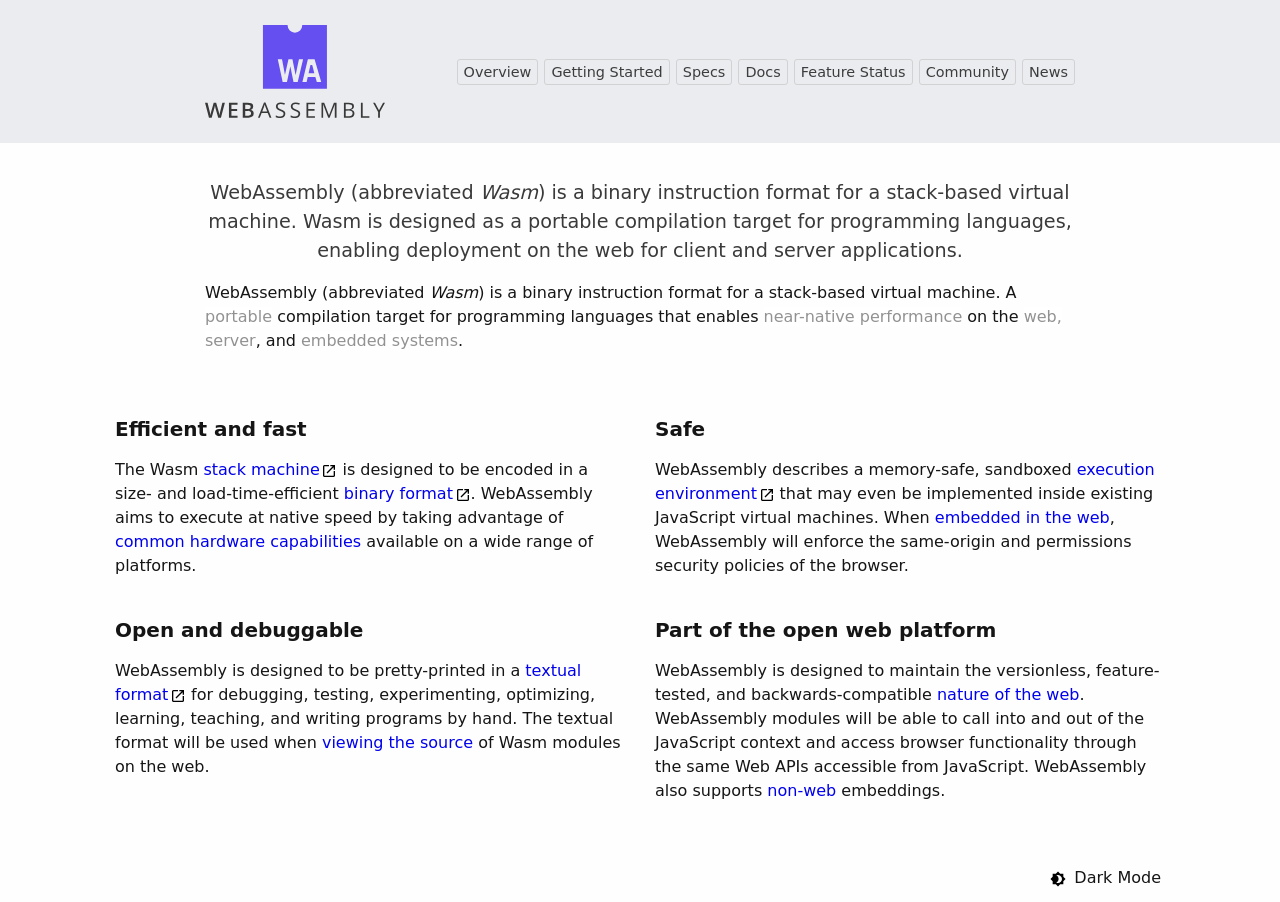
==== commit 3d1e33fb: "deploy: 399a43c6feb9676c4873d8ae014ca9080f98a37a" ====
--- a/index.html
+++ b/index.html
@@ -51,7 +51,7 @@
     <section class="page-section-spacious flush-bottom">
       <div class="container-narrow">
         <p class="lead">WebAssembly (abbreviated <i>Wasm</i>) is a binary instruction format for a stack-based virtual machine. Wasm is designed as a portable compilation target for programming languages, enabling deployment on the web for client and server applications.
-<p class="hero-sub reveal rd1"> WebAssembly (abbreviated <i>Wasm</i>) is a binary instruction format for a stack-based virtual machine. A <span class="highlight">portable</span> compilation target for programming languages that enables <span class="highlight">near-native performance</span> on the <span class="highlight">web, server, and beyond</span>. </p></p>
+<p class="hero-sub reveal rd1"> WebAssembly (abbreviated <i>Wasm</i>) is a binary instruction format for a stack-based virtual machine. A <span class="highlight">portable</span> compilation target for programming languages that enables <span class="highlight">near-native performance</span> on the <span class="highlight">web, server</span>, and <span class="highlight">embedded systems</span>. </p></p>
       </div>
     </section>
     
